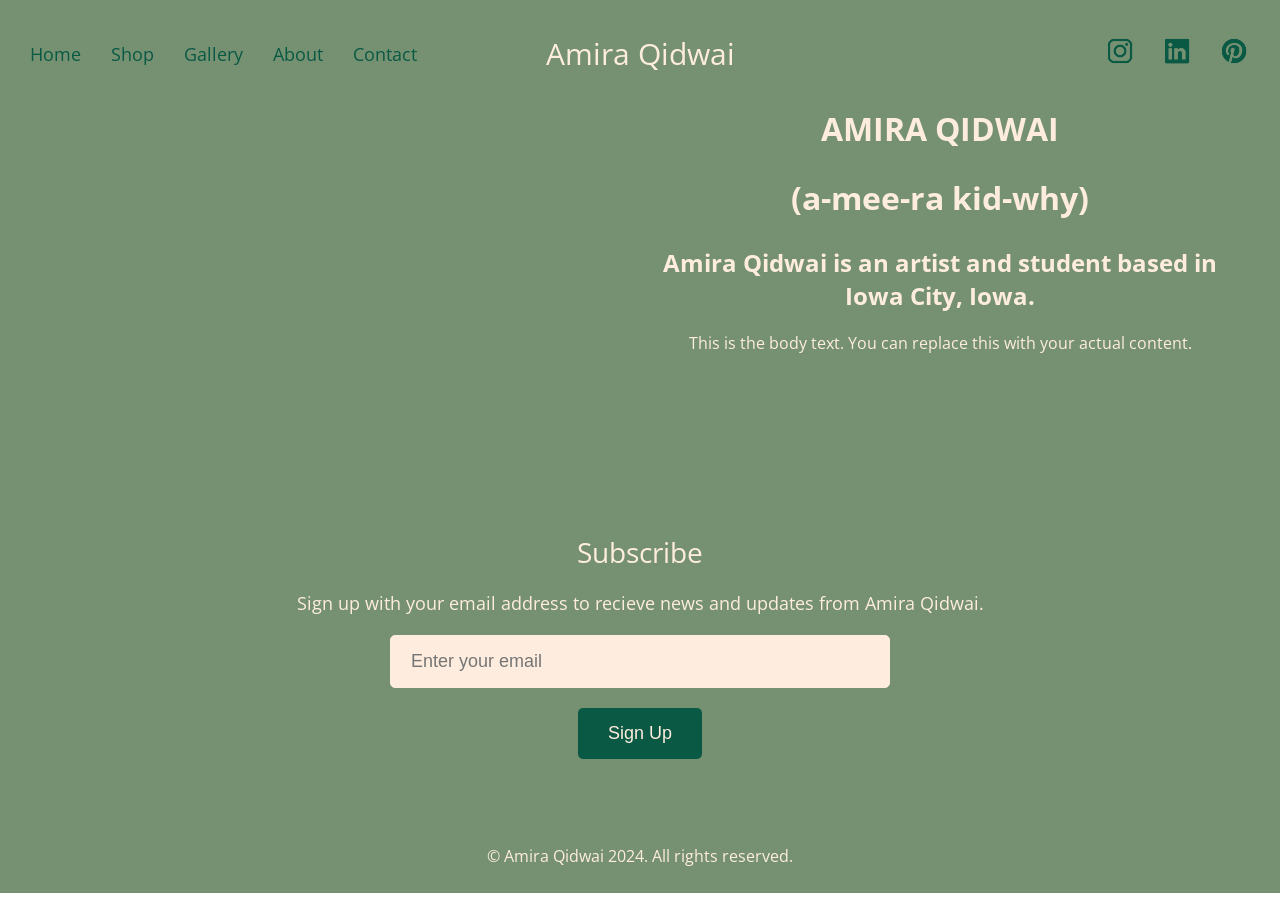
==== about.html @ 876b0614 "Contact Page Finished, About Page Started" ====
<!DOCTYPE html>

<html lang="en">

  <head>
      <meta charset="UTF-8">
      <meta name="viewport" content="width=device-width, initial-scale=1.0">
      <link rel="stylesheet" href="styles.css">
      <title>Amira Qidwai</title>
      <link href="https://fonts.googleapis.com/css2?family=Open+Sans:wght@400;700&display=swap" rel="stylesheet">
  </head>

  <body>

    <header>
      <div class="navbar">
        <div class="logo">
          <a href="index.html">Amira Qidwai</a>
        </div>
        <div class="hamburger-menu" id="hamburger-menu">
          <span></span>
          <span></span>
          <span></span>
        </div>
        <nav>
          <ul class="nav-links">
            <li><a href="index.html">Home</a></li>
            <li><a href="shop.html">Shop</a></li>
            <li><a href="gallery.html">Gallery</a></li>
            <li><a href="about.html">About</a></li>
            <li><a href="contact.html">Contact</a></li>
          </ul>
          <ul class="social-icons">
            <li>
              <a href="https://www.instagram.com/amiraqidwai/" target="_blank">
                <img src="assets/instagram.png" alt="Instagram">
              </a>
            </li>
            <li>
              <a href="https://www.linkedin.com/in/amira-qidwai-a956a183/" target="_blank">
                <img src="assets/linkedin.png" alt="LinkedIn">
              </a>
            </li>
            <li>
              <a href="https://www.pinterest.com/amiraqidwai/" target="_blank">
                <img src="assets/pinterest.png" alt="Pinterest">
              </a>
            </li>
          </ul>
        </nav>
      </div>
    </header>

    <section class="about-section">
      <div class="about-image">
        <img src="assets/AboutPicture1.png" alt="About Image">
      </div>
      <div class="about-text">
        <h1 class="about-title">AMIRA QIDWAI</h1>
        <h1 class="about-title">(a-mee-ra kid-why)</h1>
        <h2 class="about-subtitle">Amira Qidwai is an artist and student based in Iowa City, Iowa.</h2>
        <p class="about-body-text">This is the body text. You can replace this with your actual content.</p>
      </div>
    </section>

    <section class="subscribe-section">
      <h2 class="section-heading">Subscribe</h2>
      <p>Sign up with your email address to recieve news and updates from Amira Qidwai.</p>
      <form action="#" method="post">
        <input type="email" name="email" placeholder="Enter your email" required>
        <button type="submit">Sign Up</button>
      </form>
    </section>

    <footer>
      <p> &copy; Amira Qidwai 2024. All rights reserved.</p>
    </footer>

    <script src="script.js"></script>
  </body>

</html>
---- styles.css ----
/* General Styles */
* {
  box-sizing: border-box;
}

body {
  font-family: 'Open Sans', sans-serif;
  margin: 0;
  padding: 0;
  overflow-x: hidden;
  color: #feedde;
}

header {
    background-color: #769172;
    position: fixed;
    width: 100%;
    top: 0;
    z-index: 1000;
}

.navbar {
    display: flex;
    justify-content: space-between;
    align-items: center;
    padding: 35px 30px;
}

.navbar nav {
  display: flex;
  align-items: center;
  width: 100%;
}

.nav-links {
    list-style: none;
    display: flex;
    margin: 0;
    padding: 0;
    flex: 1;
}

.nav-links li {
    margin-right: 30px;
}

.nav-links li a {
    text-decoration: none;
    color: #095944;
    font-size: 18px;
    transition: color 0.3s;
}

.nav-links li a:hover {
    color: #feedde;
}

.logo {
  position: absolute;
  left: 50%;
  transform: translateX(-50%);
}

.logo a {
    text-decoration: none;
    color: #feedde;
    font-size: 30px;
}

.social-icons {
    list-style: none;
    display: flex;
    margin: 0;
    padding: 0;
}

.social-icons li {
    margin-left: 25px;
}

.social-icons li a img {
  width: 32px;
  height: 32px;
  transition: filter 0.3s;
}

.social-icons li a:hover img {
    filter: invert(100%) sepia(0%) saturate(0%) hue-rotate(0deg) brightness(110%) contrast(108%);
}

.hamburger-menu {
    display: none;
    flex-direction: column;
    cursor: pointer;
}

.hamburger-menu span {
    height: 3px;
    width: 25px;
    background: #095944;
    margin-bottom: 5px;
    border-radius: 5px;
    transition: background-color 0.3s;
}

.hamburger-menu:hover span {
    background: #feedde;
}

.logo, .hamburger-menu {
  z-index: 1001;
}

#hero {
    display: flex;
    align-items: center;
    justify-content: space-between;
    padding: 100px 50px 40px 50px;
    background-color: #769172;
    height: 135vh;
}

.hero-content {
    display: flex;
    justify-content: space-between;
    align-items: center;
    width: 100%;
}

.hero-text {
    flex: 1;
    position: relative;
    top: -100px;
    max-width: 600px;
    text-align: center;
    margin-right: 2%
}

.hero-text h1 {
    font-size: 3rem;
    color: #feedde;
    margin: 0;
    font-weight: 400;
}

.hero-image {
    flex: 1;
    display: flex;
    justify-content: center;
    align-items: center;
    max-width: 600px;
    margin-left: 2%;
}

.hero-image img {
    width: 100%;
    height: auto;
    position: relative;
    margin: auto;
    display: block;
}

/* Featured Works Section */
.featured-works-section {
  display: flex;
  flex-direction: column;
  align-items: center;
  padding: 0px;
  background-color: #769172;
}

.section-heading {
  font-size: 32px;
  text-align: center;
  margin-bottom: 10px; /* Space between the heading and the gallery section */
  color: #feedde; /* Adjust the color as needed */
  font-weight: 400;
}

/* Gallery Section */
.gallery-section {
  display: flex;
  flex-direction: column;
  align-items: center;
  padding: 20px;
  width: 100%;
  background-color: #769172;
}

.gallery-row {
  display: flex;
  justify-content: center;
  width: 100%;
  flex-wrap: wrap;
}

.gallery-item {
  flex: 0 0 calc(50% - 40px); /* Two items per row with margin accounted for */
  margin: 20px; /* Equal margin on all sides */
  position: relative;
  overflow: hidden;
}

.gallery-item img {
  width: 100%;
  height: auto;
  display: block;
  transition: opacity 0.4s ease;
}

.gallery-item .overlay {
  position: absolute;
  top: 0;
  left: 0;
  right: 0;
  bottom: 0;
  background-color: #769172;
  display: flex;
  justify-content: center;
  align-items: center;
  opacity: 0;
  transition: opacity 0.4s ease;
}

.gallery-item .overlay-text {
  font-size: 28px;
  color: #feedde;
}

.gallery-item:hover img {
  opacity: 0;
}

.gallery-item:hover .overlay {
  opacity: 1;
}

/* Sections */
section {
  padding: 60px 20px;
  text-align: center;
  background-color: #769172;
}

/* Subscribe Section */
.subscribe-section {
  padding: 60px 20px;
  background-color: #769172;
  text-align: center;
}

.subscribe-section h2 {
  font-size: 28px;
  color: #feedde;
  font-weight: 400;
  margin-bottom: 20px;
}

.subscribe-section p {
  font-size: 18px;
  color: #feedde;
  margin-bottom: 20px;
}

.subscribe-section form {
  display: flex;
  justify-content: center;
  align-items: center;
  flex-direction: column;
}

.subscribe-section input[type="email"] {
  width: 100%;
  max-width: 500px;
  padding: 15px 20px;
  font-size: 18px;
  border: 1px solid #feedde;
  border-radius: 5px;
  margin-bottom: 20px;
  background-color: #feedde;
  color: #095944;
}

.subscribe-section button[type="submit"] {
  padding: 15px 30px;
  font-size: 18px;
  color: #feedde;
  background-color: #095944;
  border: none;
  border-radius: 5px;
  cursor: pointer;
  transition: background-color 0.3s ease;
}

.subscribe-section button[type="submit"]:hover {
  background-color: #feedde;
  color: #095944;
}

/* Footer */
footer {
  background-color: #769172;
  color: #feedde;
  text-align: center;
  padding: 10px 0;
}

/* Contact Page Specific Styles */
.contact-page {
  background-image: url('assets/ContactBackground.jpg'); /* Your background image */
  background-size: cover;
  background-position: center;
  background-attachment: fixed;
}

.contact-page header {
  background-color: transparent;
}

.contact-page .navbar {
  background-color: transparent;
}

.contact-info {
  background-color: transparent;
  text-align: center;
  color: #feedde; /* Change this to the color you want for the text */
  padding: 300px 0px; /* This adds some space above and below the text */
}

.contact-info h3 {
  font-weight: normal; /* This makes the text unbolded */
  font-size: 20px;
}

.contact-details {
  font-size: 45px; /* This makes the text larger */
  font-weight: bolder;
  margin: 0;
  padding: 0;
}

.icon {
  height: 50px; /* Adjust this to change the size of the icon */
  width: 50px; /* Adjust this to change the size of the icon */
  margin-right: 10px; /* This adds some space to the right of the icon */
  vertical-align: middle;
}

.contact-page .subscribe-section {
  background-color: transparent;
}

.contact-page footer {
  background-color: transparent;
}

/* Responsive styles */
@media (max-width: 1000px) {
  .navbar {
      flex-direction: column;
      align-items: flex-start;
      width: 100%;
      padding: 35px 30px 60px 30px;
    }

    .navbar nav {
      position: fixed;
      top: 0;
      left: 0;
      width: 100%;
      height: 65%;
      background-color: #769172;
      flex-direction: column;
      justify-content: center;
      align-items: center;
      display: none;
      padding-top: 70px;
    }

    .navbar nav.active {
      display: flex;
    }

    .nav-links {
      display: flex;
      flex-direction: column;
      align-items: center;
    }

    .nav-links li {
      margin: 20px 0;
    }

    .social-icons {
      position: absolute;
      bottom: 20px;
      display: flex;
      justify-content: center;
      width: 100%;
    }

    .social-icons li {
      margin: 0 10px;
    }

    .hamburger-menu {
      display: flex;
      position: absolute;
      right: 30px;
      top: 35px;
    }

    .logo {
       position: absolute;
       top: 35px;
       left: 30px;
       font-size: 24px;
       transform: none;
     }

     #hero {
       padding-top: 100px;
       min-height: 1200px;
     }

     .hero-content {
         flex-direction: column;
         padding: 20px 0;
      }

      .hero-text {
         position: static;
         top: auto;
         margin-bottom: 50px;
         text-align: center;
       }

       .hero-text h1 {
          font-size: 2.5rem;
        }

        .hero-image img {
            width: 95%;
            height: auto;
            position: relative;
            left: 0;
        }

        .gallery-row {
          flex-direction: column;
        }

        .gallery-item {
          flex: 0 0 100%; /* Take up the full width */
        }
}

.about-section {
  display: flex;
}

.about-image {
  flex: 1;
}

.about-image img {
  width: 100%;
  height: auto;
}

.about-text {
  flex: 1;
  padding: 20px;
}

.about-title {
  font-size: 2em; /* Adjust this to change the size of the title */
}

.about-subtitle {
  font-size: 1.5em; /* Adjust this to change the size of the subtitle */
}

.about-body-text {
  font-size: 1em; /* Adjust this to change the size of the body text */
}
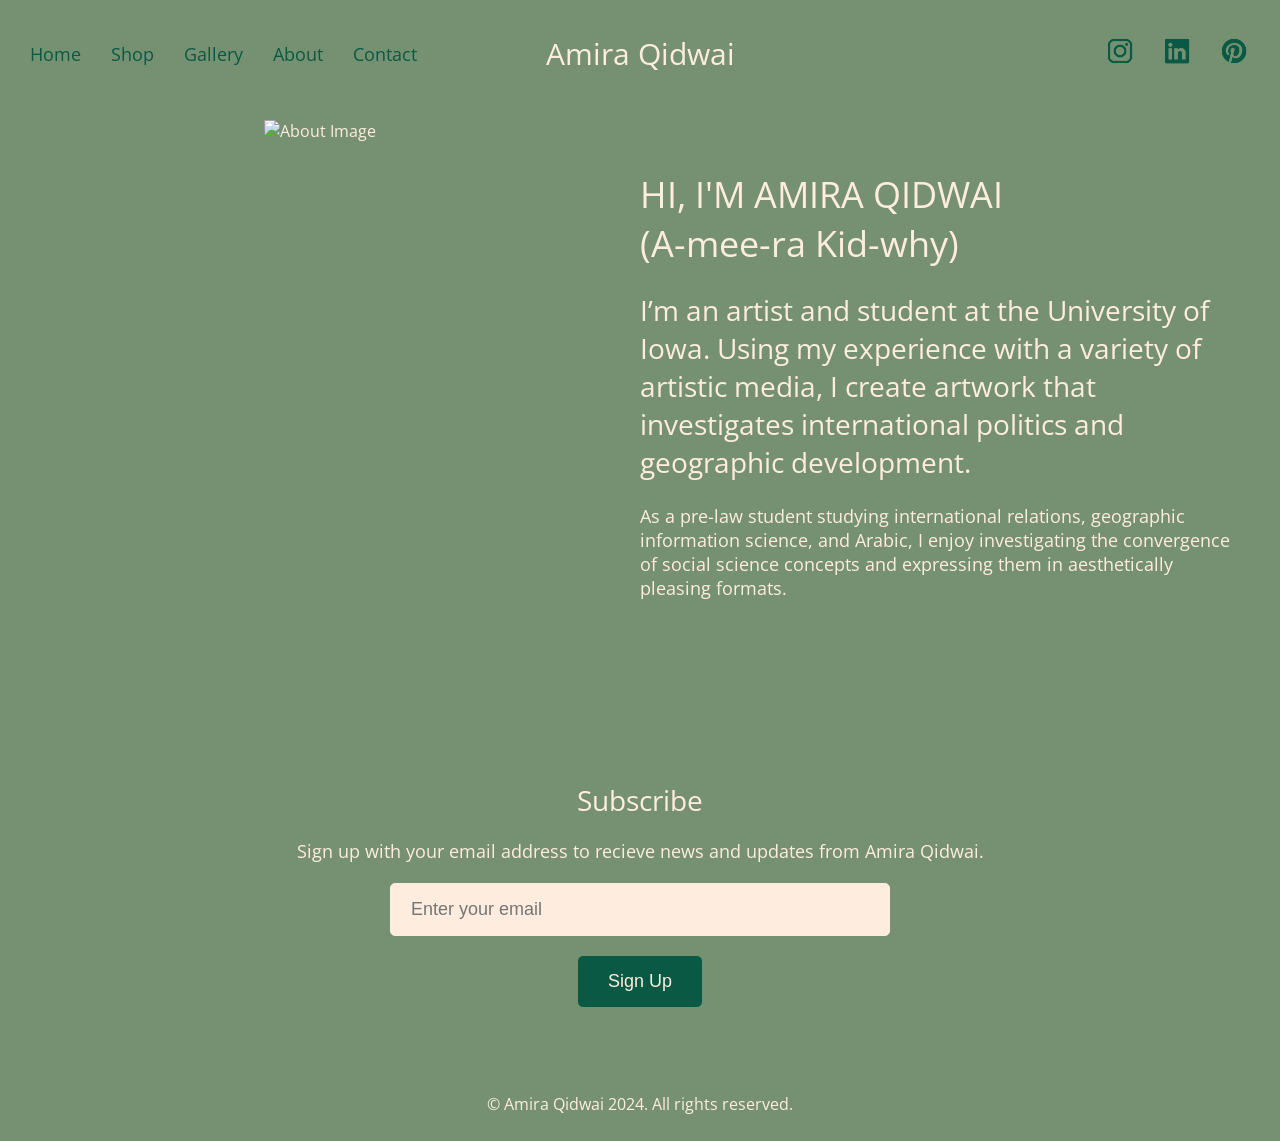
==== commit de310805: "About Page Update" ====
--- a/about.html
+++ b/about.html
@@ -53,13 +53,13 @@
 
     <section class="about-section">
       <div class="about-image">
-        <img src="assets/AboutPicture1.png" alt="About Image">
+        <img src="assets/AboutPagePicture.png" alt="About Image">
       </div>
       <div class="about-text">
-        <h1 class="about-title">AMIRA QIDWAI</h1>
-        <h1 class="about-title">(a-mee-ra kid-why)</h1>
-        <h2 class="about-subtitle">Amira Qidwai is an artist and student based in Iowa City, Iowa.</h2>
-        <p class="about-body-text">This is the body text. You can replace this with your actual content.</p>
+        <h1 class="about-title">HI, I'M AMIRA QIDWAI</h1>
+        <h1 class="about-title">(A-mee-ra Kid-why)</h1>
+        <h2 class="about-subtitle">I’m an artist and student at the University of Iowa. Using my experience with a variety of artistic media, I create artwork that investigates international politics and geographic development.</h2>
+        <p class="about-body-text">As a pre-law student studying international relations, geographic information science, and Arabic, I enjoy investigating the convergence of social science concepts and expressing them in aesthetically pleasing formats. </p>
       </div>
     </section>
 
--- a/styles.css
+++ b/styles.css
@@ -458,6 +458,8 @@
 
 .about-section {
   display: flex;
+  padding-top: 50px;
+  margin-top: 50px;
 }
 
 .about-image {
@@ -465,17 +467,32 @@
 }
 
 .about-image img {
-  width: 100%;
+  max-width: 90%;
+  margin: 20px;
   height: auto;
 }
 
 .about-text {
   flex: 1;
   padding: 20px;
+  text-align: left;
+  margin-top: 50px;
+  max-width: 700px;
+}
+
+.about-text h1 {
+  margin: 0;
+  padding: 0;
+}
+
+.about-text h2 {
+  font-size: 1.75em;
+  font-weight: normal;
 }
 
 .about-title {
-  font-size: 2em; /* Adjust this to change the size of the title */
+  font-size: 2.25em; /* Adjust this to change the size of the title */
+  font-weight: normal;
 }
 
 .about-subtitle {
@@ -483,5 +500,5 @@
 }
 
 .about-body-text {
-  font-size: 1em; /* Adjust this to change the size of the body text */
-}
+  font-size: 1.1em; /* Adjust this to change the size of the body text */
+}
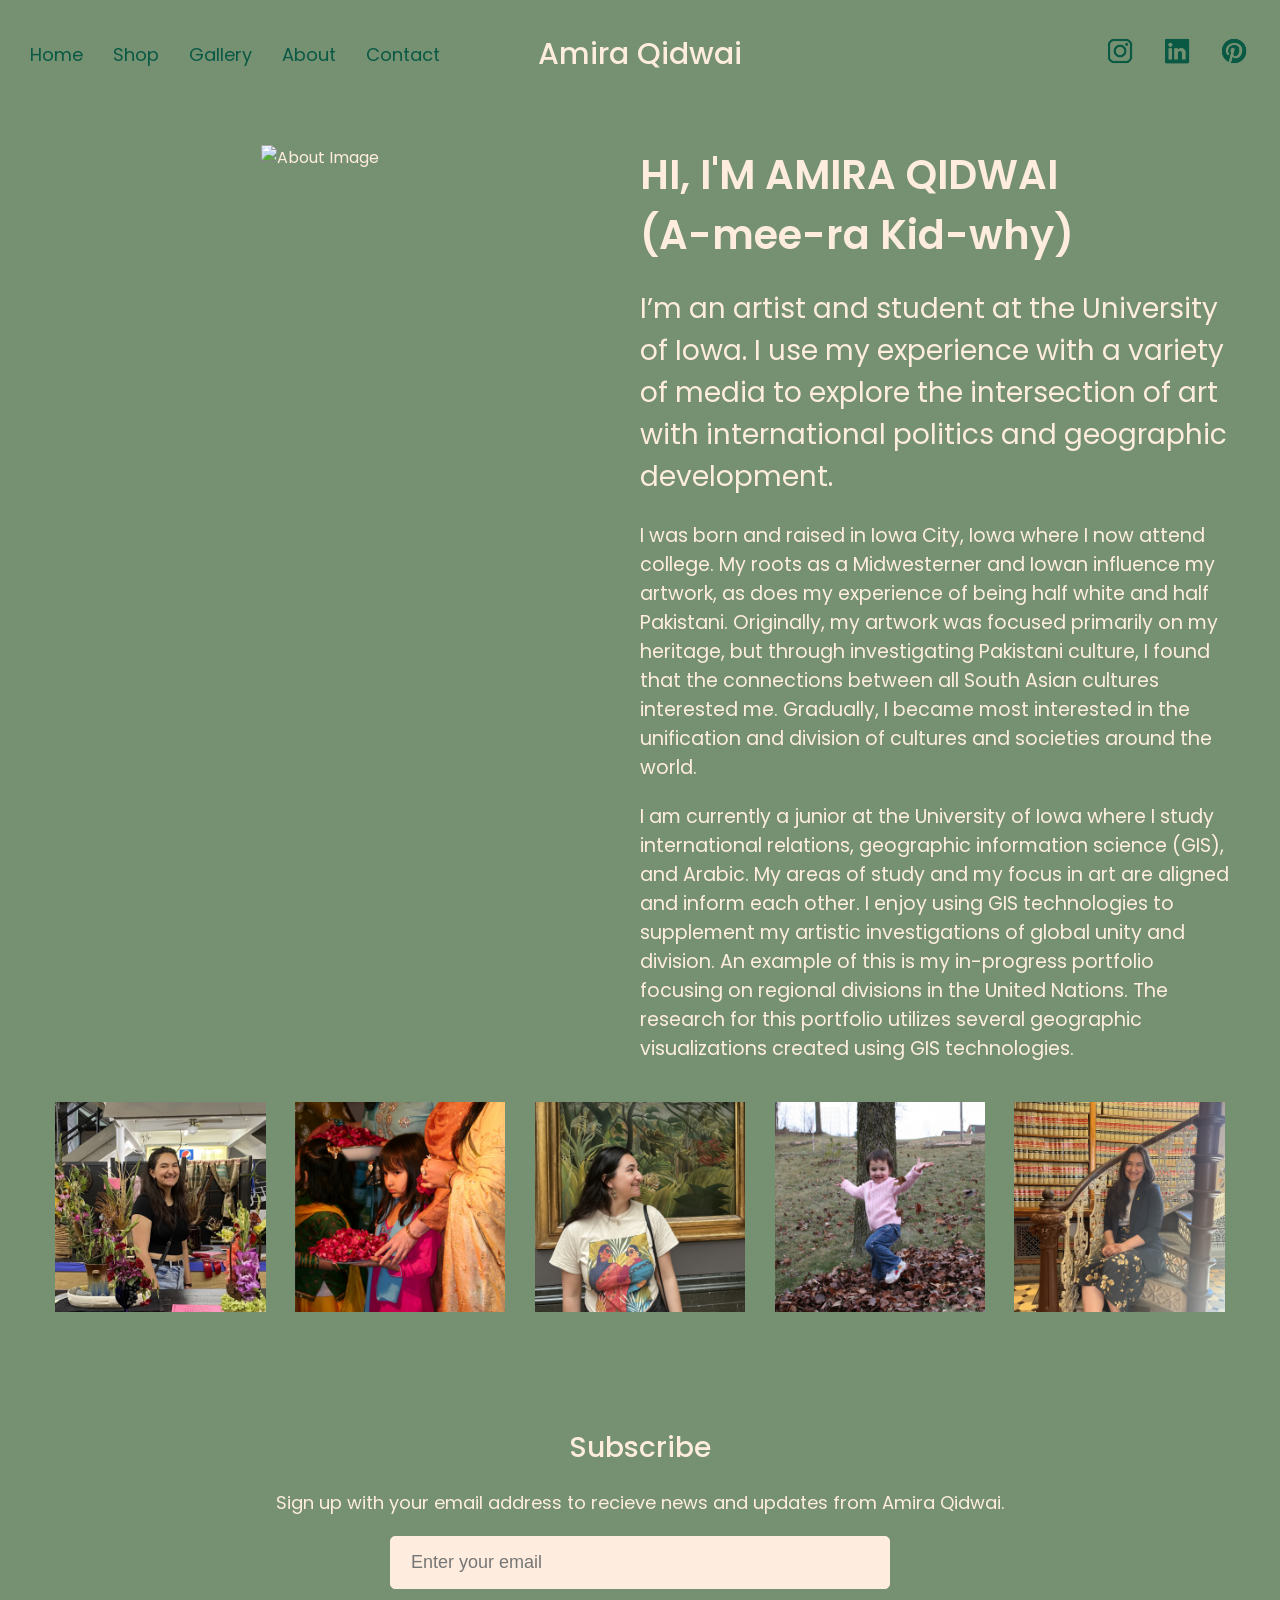
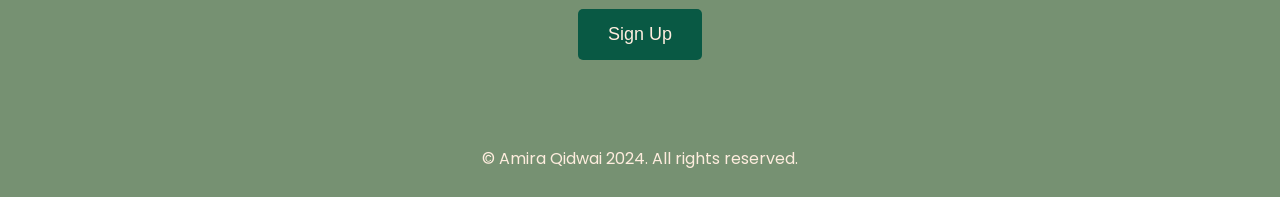
==== commit 597a504a: "About Page Finished, Font updated Open Sans to Poppins and addition of 500 and 600 font weights into" ====
--- a/about.html
+++ b/about.html
@@ -6,12 +6,11 @@
       <meta charset="UTF-8">
       <meta name="viewport" content="width=device-width, initial-scale=1.0">
       <link rel="stylesheet" href="styles.css">
-      <title>Amira Qidwai</title>
-      <link href="https://fonts.googleapis.com/css2?family=Open+Sans:wght@400;700&display=swap" rel="stylesheet">
+      <title>About Amira Qidwai</title>
+      <link href="https://fonts.googleapis.com/css2?family=Poppins:wght@400;500;600;700&display=swap" rel="stylesheet">
   </head>
 
-  <body>
-
+  <body class="about-page">
     <header>
       <div class="navbar">
         <div class="logo">
@@ -58,8 +57,19 @@
       <div class="about-text">
         <h1 class="about-title">HI, I'M AMIRA QIDWAI</h1>
         <h1 class="about-title">(A-mee-ra Kid-why)</h1>
-        <h2 class="about-subtitle">I’m an artist and student at the University of Iowa. Using my experience with a variety of artistic media, I create artwork that investigates international politics and geographic development.</h2>
-        <p class="about-body-text">As a pre-law student studying international relations, geographic information science, and Arabic, I enjoy investigating the convergence of social science concepts and expressing them in aesthetically pleasing formats. </p>
+        <h2 class="about-subtitle">I’m an artist and student at the University of Iowa. I use my experience with a variety of media to explore the intersection of art with international politics and geographic development. </h2>
+        <p class="about-body-text">I was born and raised in Iowa City, Iowa where I now attend college. My roots as a Midwesterner and Iowan influence my artwork, as does my experience of being half white and half Pakistani. Originally, my artwork was focused primarily on my heritage, but through investigating Pakistani culture, I found that the connections between all South Asian cultures interested me. Gradually, I became most interested in the unification and division of cultures and societies around the world.</p>
+        <p class="about-body-text">I am currently a junior at the University of Iowa where I study international relations, geographic information science (GIS), and Arabic. My areas of study and my focus in art are aligned and inform each other. I enjoy using GIS technologies to supplement my artistic investigations of global unity and division. An example of this is my in-progress portfolio focusing on regional divisions in the United Nations. The research for this portfolio utilizes several geographic visualizations created using GIS technologies. </p>
+      </div>
+    </section>
+
+    <section class="bio-images">
+      <div class="image-row">
+        <img src="assets/SquareAbout1.jpg" alt="Image 1">
+        <img src="assets/SquareAbout2.jpg" alt="Image 2">
+        <img src="assets/SquareAbout3.jpg" alt="Image 3">
+        <img src="assets/SquareAbout4.jpg" alt="Image 4">
+        <img src="assets/SquareAbout5.jpg" alt="Image 5">
       </div>
     </section>
 
--- a/styles.css
+++ b/styles.css
@@ -4,7 +4,7 @@
 }
 
 body {
-  font-family: 'Open Sans', sans-serif;
+  font-family: 'Poppins', sans-serif;
   margin: 0;
   padding: 0;
   overflow-x: hidden;
@@ -65,6 +65,7 @@
     text-decoration: none;
     color: #feedde;
     font-size: 30px;
+    font-weight: 500;
 }
 
 .social-icons {
@@ -174,7 +175,7 @@
   text-align: center;
   margin-bottom: 10px; /* Space between the heading and the gallery section */
   color: #feedde; /* Adjust the color as needed */
-  font-weight: 400;
+  font-weight: 500;
 }
 
 /* Gallery Section */
@@ -252,7 +253,7 @@
 .subscribe-section h2 {
   font-size: 28px;
   color: #feedde;
-  font-weight: 400;
+  font-weight: 500;
   margin-bottom: 20px;
 }
 
@@ -335,7 +336,7 @@
 
 .contact-details {
   font-size: 45px; /* This makes the text larger */
-  font-weight: bolder;
+  font-weight: 600;
   margin: 0;
   padding: 0;
 }
@@ -424,42 +425,79 @@
        min-height: 1200px;
      }
 
-     .hero-content {
-         flex-direction: column;
-         padding: 20px 0;
-      }
-
-      .hero-text {
-         position: static;
-         top: auto;
-         margin-bottom: 50px;
-         text-align: center;
-       }
-
-       .hero-text h1 {
-          font-size: 2.5rem;
-        }
-
-        .hero-image img {
-            width: 95%;
-            height: auto;
-            position: relative;
-            left: 0;
-        }
-
-        .gallery-row {
-          flex-direction: column;
-        }
-
-        .gallery-item {
-          flex: 0 0 100%; /* Take up the full width */
-        }
+    .hero-content {
+     flex-direction: column;
+     padding: 20px 0;
+    }
+
+  .hero-text {
+     position: static;
+     top: auto;
+     margin-bottom: 50px;
+     text-align: center;
+   }
+
+   .hero-text h1 {
+      font-size: 2.5rem;
+    }
+
+    .hero-image img {
+        width: 95%;
+        height: auto;
+        position: relative;
+        left: 0;
+    }
+
+    .gallery-row {
+      flex-direction: column;
+    }
+
+    .gallery-item {
+      flex: 0 0 100%; /* Take up the full width */
+    }
+
+    .about-section {
+      flex-direction: column;
+      align-items: center;
+    }
+
+    .about-image, .about-text {
+      max-width: 100%;
+      margin: 0;
+    }
+
+    .about-text {
+      text-align: center;
+      margin-top: 20px;
+    }
+
+    .bio-images {
+      padding: 0;
+      margin: 0;
+      width: 100%;
+    }
+
+    .image-row {
+      display: flex;
+      flex-direction: column;
+      align-items: center;
+      width: 100%;
+      padding: 0;
+    }
+
+    .about-page .image-row img {
+      width: 100%;
+      height: auto;
+      margin-bottom: 35px; /* Optional: add space between images */
+      padding: 0;
+    }
 }
 
 .about-section {
   display: flex;
   padding-top: 50px;
-  margin-top: 50px;
+  margin-top: 35px;
+  padding-bottom: 0px;
 }
 
 .about-image {
@@ -470,13 +508,14 @@
   max-width: 90%;
   margin: 20px;
   height: auto;
+  margin-top: 60px;
 }
 
 .about-text {
   flex: 1;
   padding: 20px;
   text-align: left;
-  margin-top: 50px;
+  margin-top: 40px;
   max-width: 700px;
 }
 
@@ -491,14 +530,37 @@
 }
 
 .about-title {
-  font-size: 2.25em; /* Adjust this to change the size of the title */
-  font-weight: normal;
+  font-size: 2.5em; /* Adjust this to change the size of the title */
+  font-weight: 600;
 }
 
 .about-subtitle {
-  font-size: 1.5em; /* Adjust this to change the size of the subtitle */
+  font-size: 1.75em; /* Adjust this to change the size of the subtitle */
 }
 
 .about-body-text {
-  font-size: 1.1em; /* Adjust this to change the size of the body text */
-}
+  font-size: 1.2em; /* Adjust this to change the size of the body text */
+}
+
+.bio-images {
+  padding-top: 0px;
+  padding-bottom: 90px;
+}
+
+.image-row {
+  display: flex;
+  justify-content: space-between;
+  margin: 0px 0; /* Adjust the margin as needed */
+  padding-left: 35px;
+  padding-right: 35px;
+}
+
+.image-row img {
+  width: 18%; /* Adjust the width to fit five images in a row */
+  height: auto; /* Maintain aspect ratio */
+  object-fit: cover; /* Ensure images are square */
+}
+
+.about-page .subscribe-section {
+  padding-top: 1px;
+}
